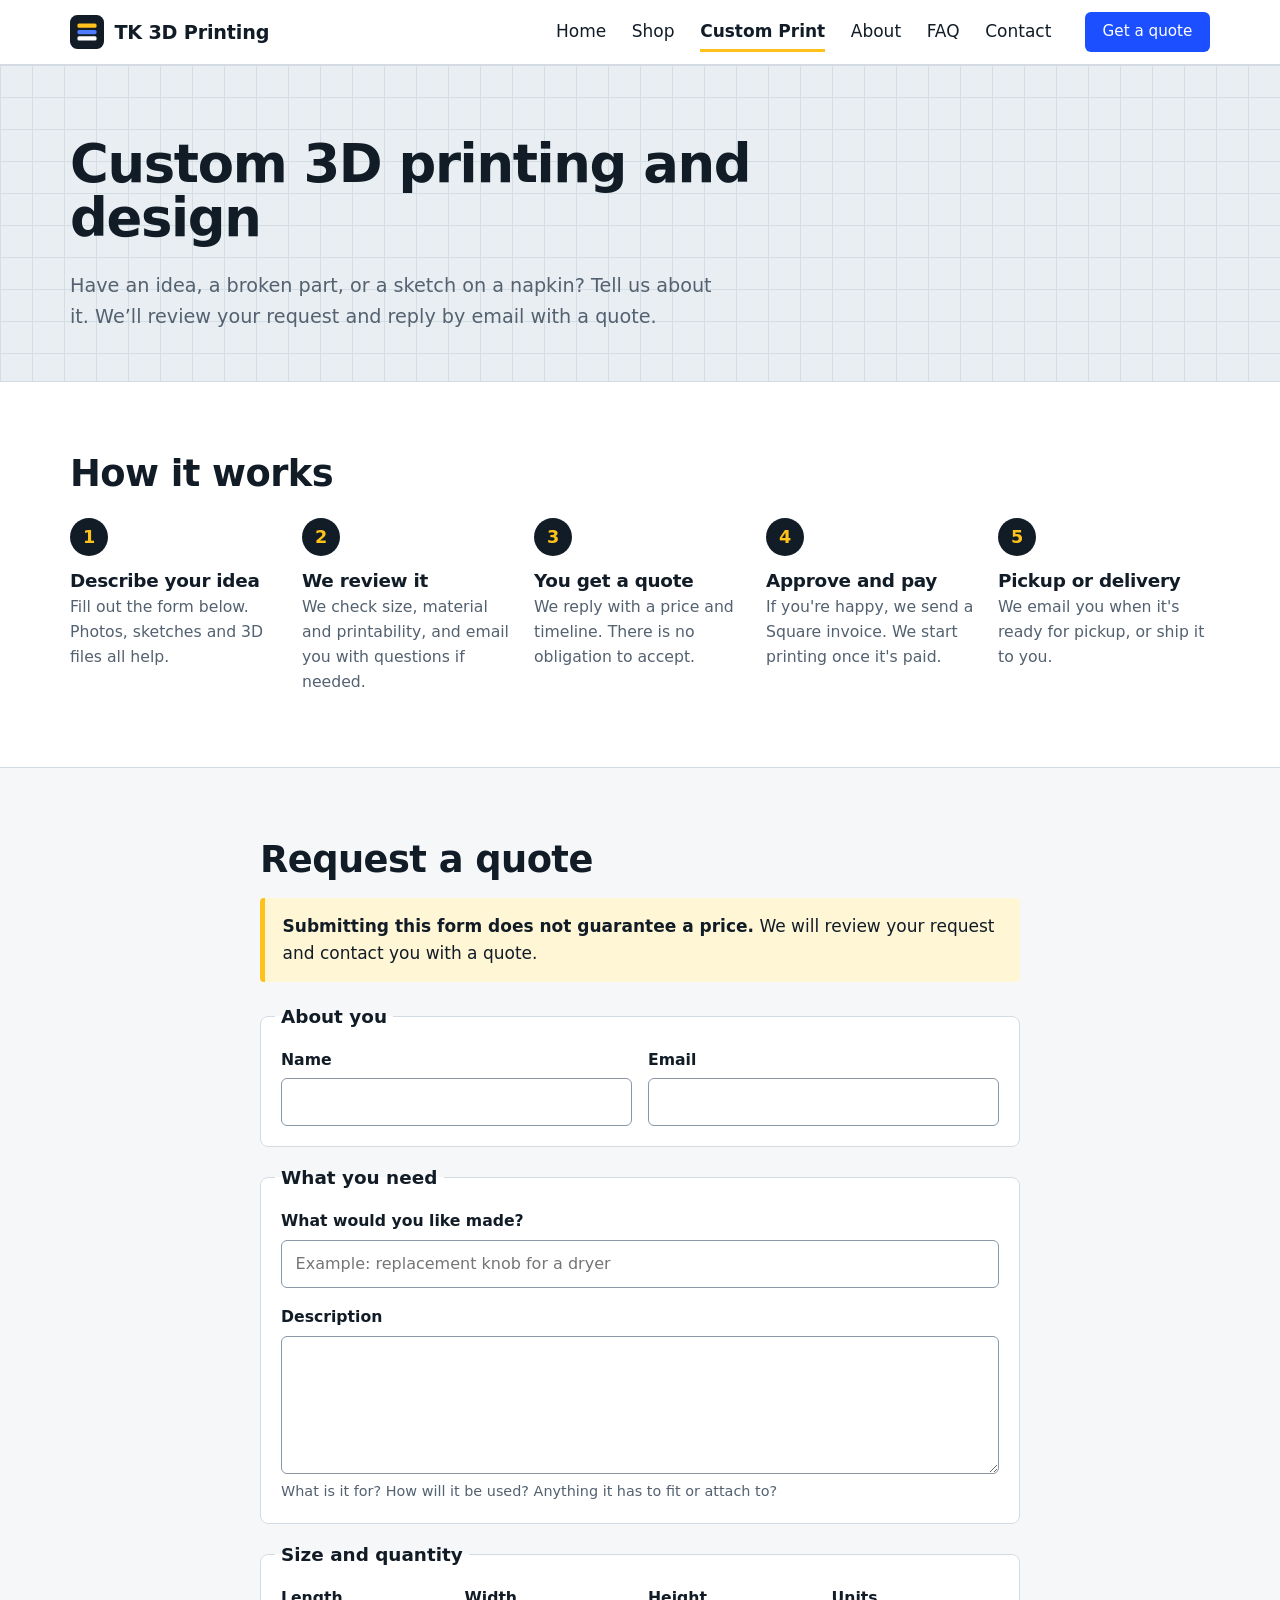
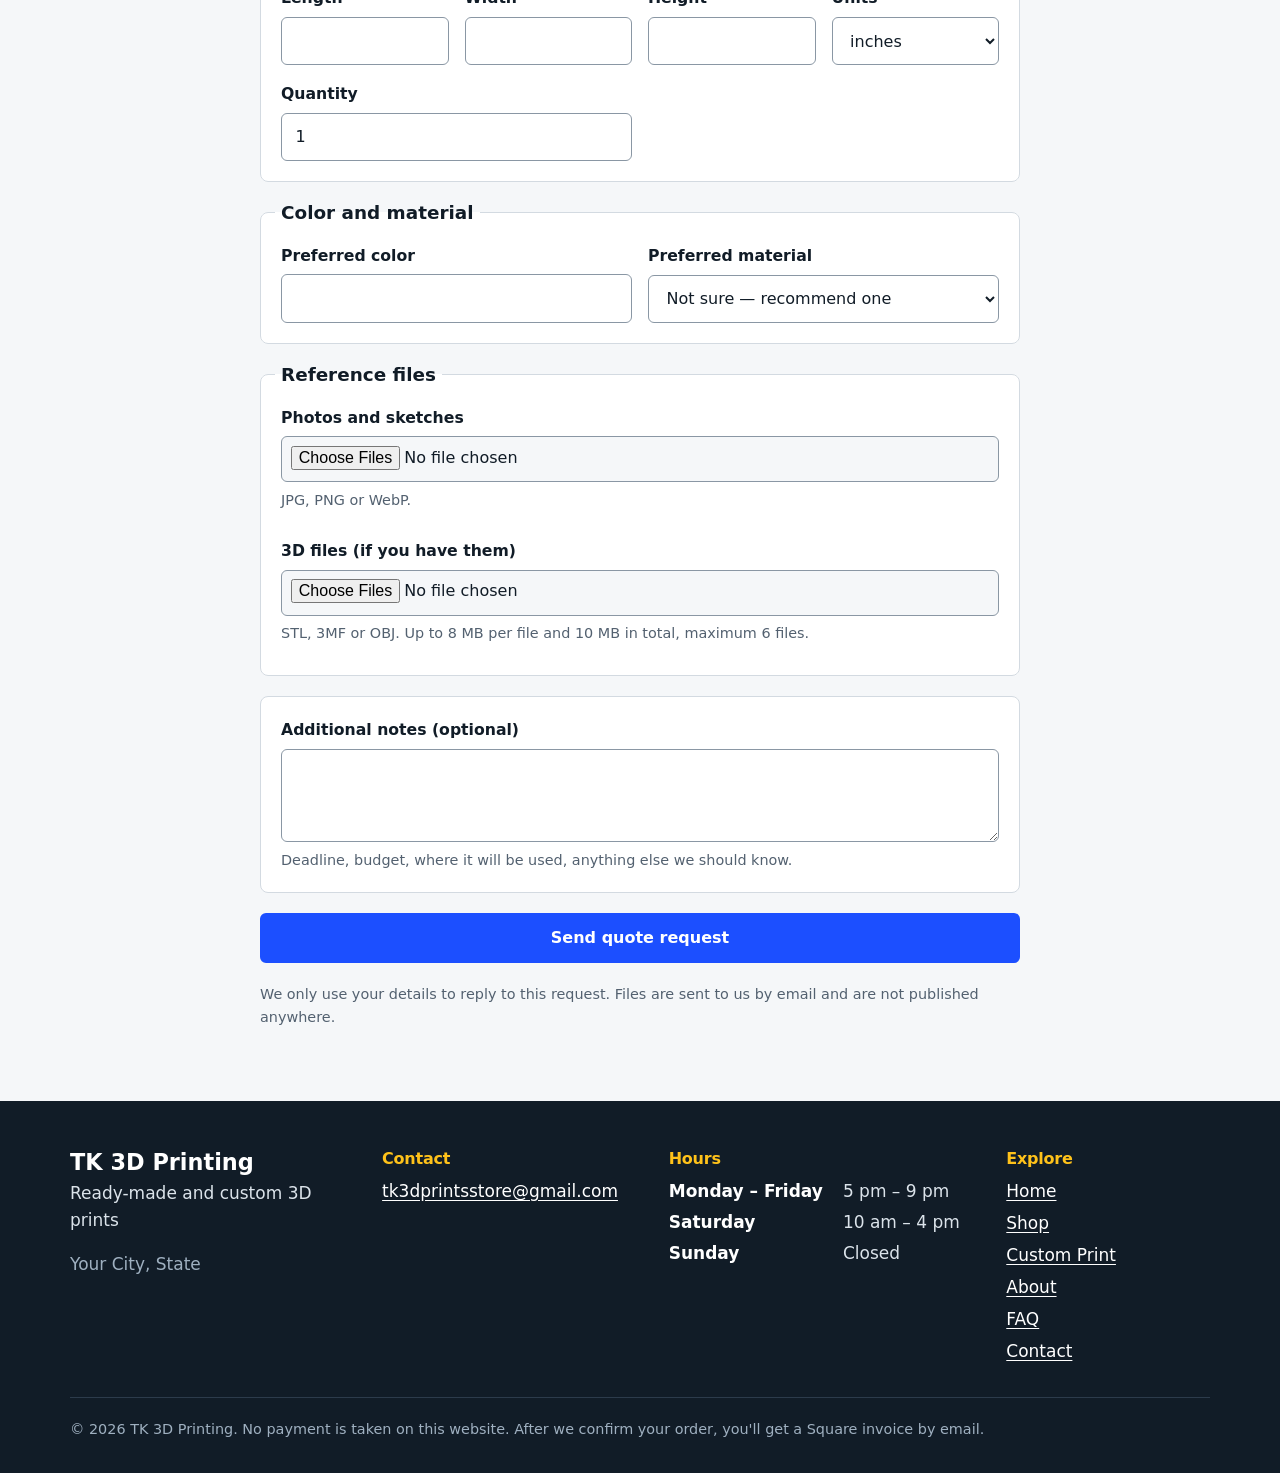
==== custom.html @ cbbe2b10 "Add files via upload" ====
<!doctype html>
<html lang="en">
<head>
  <meta charset="utf-8">
  <meta name="viewport" content="width=device-width, initial-scale=1">
  <title>Custom 3D Printing & Design</title>
  <meta name="description" content="">
  <meta http-equiv="Content-Security-Policy" content="default-src 'self'; script-src 'self'; style-src 'self' 'unsafe-inline' https://fonts.googleapis.com; font-src https://fonts.gstatic.com; img-src 'self' data: blob:; connect-src 'self' https://script.google.com https://script.googleusercontent.com; form-action 'self'; base-uri 'self'; object-src 'none'">
  <meta name="referrer" content="strict-origin-when-cross-origin">
  <meta name="theme-color" content="#111c27">
  <link rel="icon" href="images/favicon.svg" type="image/svg+xml">
  <link rel="preconnect" href="https://fonts.googleapis.com">
  <link rel="preconnect" href="https://fonts.gstatic.com" crossorigin>
  <link rel="stylesheet" href="https://fonts.googleapis.com/css2?family=Bricolage+Grotesque:opsz,wght@12..96,500..800&family=Instrument+Sans:wght@400..700&display=swap">
  <link rel="stylesheet" href="css/styles.css">
</head>
<body>
  <a class="skip-link" href="#main">Skip to content</a>
  <div id="site-header"></div>
  <noscript><p class="noscript">This website needs JavaScript turned on to show products and forms.</p></noscript>
  <main id="main">
    <section class="page-head plate">
      <div class="wrap">
        <h1>Custom 3D printing and design</h1>
        <p class="lead">Have an idea, a broken part, or a sketch on a napkin? Tell us about it. We’ll review your request and reply by email with a quote.</p>
      </div>
    </section>

    <section class="section">
      <div class="wrap">
        <h2>How it works</h2>
        <ol class="process" id="process"></ol>
      </div>
    </section>

    <section class="section section-tint">
      <div class="wrap narrow">
        <h2>Request a quote</h2>
        <p class="notice"><strong>Submitting this form does not guarantee a price.</strong> We will review your request and contact you with a quote.</p>

        <form id="quote-form" class="stack-form" novalidate aria-label="Custom quote request">
          <fieldset class="group">
            <legend>About you</legend>
            <div class="grid-2">
              <div class="field"><label for="q-name">Name</label>
                <input id="q-name" name="name" type="text" required maxlength="100" autocomplete="name" data-label="name"></div>
              <div class="field"><label for="q-email">Email</label>
                <input id="q-email" name="email" type="email" required maxlength="160" autocomplete="email" inputmode="email" data-label="email"></div>
            </div>
          </fieldset>

          <fieldset class="group">
            <legend>What you need</legend>
            <div class="field"><label for="q-title">What would you like made?</label>
              <input id="q-title" name="title" type="text" required maxlength="120" placeholder="Example: replacement knob for a dryer" data-error="Please tell us what you would like made."></div>
            <div class="field"><label for="q-desc">Description</label>
              <textarea id="q-desc" name="description" rows="5" required minlength="20" maxlength="3000" data-label="description"></textarea>
              <p class="hint">What is it for? How will it be used? Anything it has to fit or attach to?</p></div>
          </fieldset>

          <fieldset class="group">
            <legend>Size and quantity</legend>
            <div class="grid-4">
              <div class="field"><label for="q-length">Length</label><input id="q-length" name="length" type="number" inputmode="decimal" min="0.01" max="10000" step="any" data-label="length"></div>
              <div class="field"><label for="q-width">Width</label><input id="q-width" name="width" type="number" inputmode="decimal" min="0.01" max="10000" step="any" data-label="width"></div>
              <div class="field"><label for="q-height">Height</label><input id="q-height" name="height" type="number" inputmode="decimal" min="0.01" max="10000" step="any" data-label="height"></div>
              <div class="field"><label for="q-units">Units</label>
                <select id="q-units" name="units"><option value="inches">inches</option><option value="mm">mm</option></select></div>
            </div>
            <div class="grid-2">
              <div class="field"><label for="q-qty">Quantity</label>
                <input id="q-qty" name="quantity" type="number" inputmode="numeric" min="1" max="10000" step="1" value="1" required data-label="quantity"></div>
            </div>
          </fieldset>

          <fieldset class="group">
            <legend>Color and material</legend>
            <div class="grid-2">
              <div class="field"><label for="q-color">Preferred color</label>
                <input id="q-color" name="color" type="text" maxlength="60" list="color-suggestions" autocomplete="off" data-label="color">
                <datalist id="color-suggestions"></datalist></div>
              <div class="field"><label for="q-material">Preferred material</label>
                <select id="q-material" name="material"></select></div>
            </div>
          </fieldset>

          <fieldset class="group">
            <legend>Reference files</legend>
            <div class="field">
              <label for="q-photos">Photos and sketches</label>
              <input id="q-photos" name="photos" type="file" multiple accept=".jpg,.jpeg,.png,.webp,image/jpeg,image/png,image/webp">
              <p class="hint">JPG, PNG or WebP.</p>
              <ul class="file-list" id="photo-list"></ul>
            </div>
            <div class="field">
              <label for="q-models">3D files (if you have them)</label>
              <input id="q-models" name="models" type="file" multiple accept=".stl,.3mf,.obj">
              <p class="hint">STL, 3MF or OBJ. Up to <span id="limits-text"></span>.</p>
              <ul class="file-list" id="model-list"></ul>
            </div>
          </fieldset>

          <div class="group"><div class="field"><label for="q-notes">Additional notes (optional)</label>
            <textarea id="q-notes" name="notes" rows="3" maxlength="2000" data-label="notes"></textarea>
            <p class="hint">Deadline, budget, where it will be used, anything else we should know.</p></div></div>

          <div class="hp" aria-hidden="true"><label for="q-website">Leave this empty</label>
            <input id="q-website" name="website" type="text" tabindex="-1" autocomplete="off"></div>

          <button class="btn btn-block" type="submit">Send quote request</button>
          <p class="hint">We only use your details to reply to this request. Files are sent to us by email and are not published anywhere.</p>
          <div class="form-status" role="status" hidden></div>
        </form>
      </div>
    </section>
  </main>
  <div id="site-footer"></div>
  <script src="data/business.js"></script>
  <script src="data/content.js"></script>
  <script src="js/main.js"></script>
  <script src="js/forms.js"></script>
  <script src="js/custom.js"></script>
</body>
</html>
---- css/styles.css ----
/* ==========================================================================
   TK 3D Printing — styles
   Colors and fonts are set once in :root just below. Change them there.
   ========================================================================== */
:root {
  --plate:  #e9eef2;   /* build-plate grey (page bands) */
  --grid:   #d5dde4;   /* grid lines on the plate */
  --paper:  #ffffff;
  --tint:   #f5f7f9;
  --ink:    #111c27;   /* main text + dark sections */
  --muted:  #536170;
  --line:   #d3dae1;
  --accent: #1c4fff;   /* buttons + links */
  --accent-dark: #0a2fb8;
  --signal: #ffc21a;   /* filament yellow highlight */
  --ok:     #137a4b;
  --err:    #b3261e;

  --font-display: "Bricolage Grotesque", "Trebuchet MS", system-ui, sans-serif;
  --font-body: "Instrument Sans", system-ui, -apple-system, "Segoe UI", Roboto, sans-serif;
  --radius: 8px;
  --wrap: 1140px;
}

*, *::before, *::after { box-sizing: border-box; }
[hidden] { display: none !important; }   /* makes the HTML "hidden" attribute always win */
html { -webkit-text-size-adjust: 100%; scroll-behavior: smooth; scroll-padding-top: 5rem; }
body { margin: 0; font: 400 1.0625rem/1.6 var(--font-body); color: var(--ink); background: var(--paper); }
img { max-width: 100%; height: auto; display: block; }
a { color: var(--accent); text-underline-offset: 3px; }
a:hover { color: var(--accent-dark); }
h1, h2, h3 { font-family: var(--font-display); line-height: 1.1; letter-spacing: -0.015em; margin: 0 0 .5em; font-weight: 700; }
h1 { font-size: clamp(2.3rem, 6.2vw, 4rem); letter-spacing: -0.025em; line-height: 1.02; }
h2 { font-size: clamp(1.6rem, 3.6vw, 2.3rem); }
h3 { font-size: 1.15rem; }
p { margin: 0 0 1em; }
:focus-visible { outline: 3px solid var(--accent); outline-offset: 3px; border-radius: 3px; }
.wrap { width: min(100% - 2.5rem, var(--wrap)); margin-inline: auto; }
.narrow { width: min(100% - 2.5rem, 760px); }
.visually-hidden { position: absolute !important; width: 1px; height: 1px; overflow: hidden; clip: rect(0 0 0 0); white-space: nowrap; }
.hp { position: absolute; left: -9999px; width: 1px; height: 1px; overflow: hidden; }
.skip-link { position: absolute; left: -999px; top: 0; background: var(--ink); color: #fff; padding: .6rem 1rem; z-index: 100; }
.skip-link:focus { left: 0; }
.noscript { background: var(--signal); margin: 0; padding: 1rem; text-align: center; font-weight: 600; }
.muted-on-dark { color: #9fb0c0; }
.lead { font-size: 1.2rem; color: var(--muted); max-width: 34em; }
.side-note { margin-top: 2rem; color: var(--muted); }

/* ---------- Header ---------- */
.site-header { position: sticky; top: 0; z-index: 50; background: rgba(255,255,255,.96); backdrop-filter: blur(8px); border-bottom: 1px solid var(--line); }
.header-inner { display: flex; align-items: center; justify-content: space-between; min-height: 64px; gap: 1rem; }
.brand { display: flex; align-items: center; gap: .65rem; font: 700 1.2rem var(--font-display); color: var(--ink); text-decoration: none; letter-spacing: -0.01em; }
.brand:hover { color: var(--ink); }
.nav-toggle { font: 600 .95rem var(--font-body); background: none; border: 1px solid var(--ink); color: var(--ink); border-radius: 6px; padding: .5rem .9rem; min-height: 44px; cursor: pointer; }
.site-nav { display: none; position: absolute; left: 0; right: 0; top: 100%; background: var(--paper); border-bottom: 1px solid var(--line); padding: .5rem 1.25rem 1.25rem; flex-direction: column; }
.site-nav.open { display: flex; }
.site-nav a { color: var(--ink); text-decoration: none; font-weight: 500; padding: .8rem 0; border-bottom: 1px solid var(--line); }
.site-nav a[aria-current="page"] { font-weight: 700; box-shadow: inset 4px 0 0 var(--signal); padding-left: .8rem; }
.site-nav .nav-cta { margin-top: 1rem; color: #fff; text-align: center; border: 0; }
@media (min-width: 900px) {
  .nav-toggle { display: none; }
  .site-nav { display: flex; position: static; flex-direction: row; align-items: center; gap: 1.6rem; border: 0; padding: 0; background: none; }
  .site-nav a { border: 0; padding: .4rem 0; box-shadow: none; }
  .site-nav a:not(.btn):hover { color: var(--accent); }
  .site-nav a[aria-current="page"] { box-shadow: inset 0 -3px 0 var(--signal); padding-left: 0; }
  .site-nav .nav-cta { margin: 0 0 0 .5rem; padding: .6rem 1.1rem; }
}

/* ---------- Buttons ---------- */
.btn { display: inline-block; font: 600 1rem/1.2 var(--font-body); text-align: center; text-decoration: none; background: var(--accent); color: #fff; border: 2px solid var(--accent); border-radius: 6px; padding: .85rem 1.4rem; min-height: 46px; cursor: pointer; transition: background .15s, border-color .15s, transform .1s; }
.btn:hover { background: var(--accent-dark); border-color: var(--accent-dark); color: #fff; }
.btn:active { transform: translateY(1px); }
.btn[disabled] { opacity: .6; cursor: wait; }
.btn-ghost { background: transparent; color: var(--ink); border-color: var(--ink); }
.btn-ghost:hover { background: var(--ink); border-color: var(--ink); color: #fff; }
.btn-signal { background: var(--signal); border-color: var(--signal); color: var(--ink); }
.btn-signal:hover { background: #ffd24d; border-color: #ffd24d; color: var(--ink); }
.btn-small { padding: .55rem 1rem; min-height: 40px; font-size: .95rem; }
.btn-block { width: 100%; }
.btn-row { display: flex; flex-wrap: wrap; gap: .8rem; margin-top: 1.6rem; }
.text-link { font-weight: 600; }
.link-button { background: none; border: 0; color: var(--accent); text-decoration: underline; cursor: pointer; font: inherit; padding: .4rem; min-height: 40px; }

/* ---------- Build-plate bands ---------- */
.plate { background-color: var(--plate); background-image: linear-gradient(var(--grid) 1px, transparent 1px), linear-gradient(90deg, var(--grid) 1px, transparent 1px); background-size: 32px 32px; }
.page-head { padding: clamp(2.5rem, 7vw, 4.5rem) 0 clamp(2rem, 5vw, 3rem); border-bottom: 1px solid var(--line); }
.page-head h1 { font-size: clamp(2.1rem, 5vw, 3.3rem); max-width: 16em; }
.page-head .lead { margin: 0; }

/* ---------- Hero ---------- */
.hero { padding: clamp(2.5rem, 7vw, 5rem) 0; border-bottom: 1px solid var(--line); }
.hero-grid { display: grid; gap: 2.5rem; align-items: center; }
.hero h1 { max-width: 11em; }
.hero-visual { max-width: 460px; width: 100%; justify-self: center; }
.print-frame { display: block; position: relative; aspect-ratio: 1; border: 2px solid var(--ink); border-radius: var(--radius); overflow: hidden; background: var(--paper); box-shadow: 8px 8px 0 var(--ink); }
.print-frame img { width: 100%; height: 100%; object-fit: cover; }
.spec-tag { display: flex; justify-content: space-between; gap: 1rem; margin: 1.5rem 0 0; padding: .75rem 1rem; background: var(--paper); border: 1px solid var(--ink); border-radius: 6px; font-weight: 600; }
.spec-price { font-variant-numeric: tabular-nums; }
@media (min-width: 860px) { .hero-grid { grid-template-columns: 1.15fr .85fr; gap: 4rem; } }

/* The one motion moment: the hero image "prints" in from the bottom, layer by layer. */
@media (prefers-reduced-motion: no-preference) {
  .print-frame img { animation: print 2.2s steps(36, end) .2s both; }
  .print-frame::after { content: ""; position: absolute; left: 0; right: 0; height: 4px; background: var(--signal); box-shadow: 0 0 12px var(--signal); animation: nozzle 2.2s steps(36, end) .2s both; }
}
@keyframes print { from { clip-path: inset(100% 0 0 0); } to { clip-path: inset(0 0 0 0); } }
@keyframes nozzle { from { top: 100%; opacity: 1; } 96% { opacity: 1; } to { top: 0; opacity: 0; } }

/* ---------- Highlights strip ---------- */
.strip { background: var(--ink); color: #fff; }
.highlights { list-style: none; margin: 0; padding: 1.75rem 0; display: grid; gap: 1.25rem; }
.highlights h3 { margin-bottom: .2rem; color: var(--signal); }
.highlights p { margin: 0; color: #c7d2dc; font-size: .98rem; }
@media (min-width: 760px) { .highlights { grid-template-columns: repeat(3, 1fr); gap: 2.5rem; padding: 2.25rem 0; } }

/* ---------- Sections ---------- */
.section { padding: clamp(2.5rem, 6vw, 4.5rem) 0; }
.section-tint { background: var(--tint); border-top: 1px solid var(--line); }
.section-head { display: flex; flex-wrap: wrap; align-items: baseline; justify-content: space-between; gap: .5rem 1.5rem; margin-bottom: 1.5rem; }
.section-head h2 { margin: 0; }

/* ---------- Product cards ---------- */
.product-grid { display: grid; gap: 1.25rem; grid-template-columns: 1fr; }
@media (min-width: 520px) { .product-grid { grid-template-columns: repeat(2, 1fr); } }
@media (min-width: 900px) { .product-grid { grid-template-columns: repeat(3, 1fr); gap: 1.6rem; } }
.card { background: var(--paper); border: 1px solid var(--line); border-radius: var(--radius); overflow: hidden; }
.card.pad { padding: 1.5rem; }
.product-card { display: flex; flex-direction: column; transition: border-color .15s; }
.product-card:hover, .product-card:focus-within { border-color: var(--ink); }
.card-media { display: block; aspect-ratio: 1; background: var(--plate); overflow: hidden; }
.card-media img { width: 100%; height: 100%; object-fit: cover; }
.card-body { display: flex; flex-direction: column; flex: 1; padding: 1.1rem 1.15rem 1.25rem; }
.card-title { margin: .1rem 0 .25rem; font-size: 1.25rem; }
.card-title a { color: var(--ink); text-decoration: none; }
.card-title a:hover { text-decoration: underline; }
.card-text { color: var(--muted); font-size: .96rem; margin-bottom: .9rem; display: -webkit-box; -webkit-line-clamp: 3; line-clamp: 3; -webkit-box-orient: vertical; overflow: hidden; }
.price { font: 700 1.3rem var(--font-display); margin: 0 0 .5rem; font-variant-numeric: tabular-nums; }
.price-large { font-size: 2rem; }
.tag { display: inline-block; align-self: flex-start; font-size: .85rem; font-weight: 600; color: var(--muted); background: var(--plate); border-radius: 4px; padding: .15rem .55rem; margin: 0 0 .5rem; }
.swatch-row { list-style: none; display: flex; flex-wrap: wrap; gap: .4rem; padding: 0; margin: 0 0 1.1rem; }
.card-body .btn { margin-top: auto; }
.swatch { display: inline-block; width: 18px; height: 18px; border-radius: 50%; border: 1px solid rgba(17,28,39,.35); flex: none; vertical-align: middle; }
.swatch-none { background: repeating-linear-gradient(45deg, #fff, #fff 3px, #d5dde4 3px, #d5dde4 6px); }

@media (min-width: 1000px) { .product-grid-four { grid-template-columns: repeat(4, 1fr); } }

/* ---------- Shop toolbar ---------- */
.toolbar { display: flex; flex-wrap: wrap; gap: 1rem; align-items: center; justify-content: space-between; margin-bottom: 1rem; }
.pills { display: flex; flex-wrap: wrap; gap: .5rem; }
.pill { font: 600 .95rem var(--font-body); border: 1.5px solid var(--ink); background: var(--paper); color: var(--ink); border-radius: 999px; padding: .5rem 1rem; min-height: 42px; cursor: pointer; }
.pill:hover { background: var(--plate); }
.pill[aria-pressed="true"] { background: var(--ink); color: #fff; }
.search input { width: 100%; min-width: 230px; }
.result-count { color: var(--muted); font-size: .95rem; margin-bottom: 1.2rem; }
.empty { text-align: center; padding: 3rem 1rem; color: var(--muted); border: 2px dashed var(--line); border-radius: var(--radius); }

/* ---------- Custom band ---------- */
.custom-band { background: var(--ink); color: #fff; padding: clamp(2.5rem, 6vw, 4.5rem) 0; }
.custom-band .lead { color: #c7d2dc; }
.custom-band-inner { display: grid; gap: 2rem; align-items: center; }
.file-types { list-style: none; margin: 0; padding: 0; display: grid; gap: .6rem; }
.file-types li { border: 1.5px dashed #5a6b7c; border-radius: 6px; padding: .8rem 1rem; font-weight: 500; }
@media (min-width: 860px) { .custom-band-inner { grid-template-columns: 1.4fr .6fr; gap: 4rem; } }

/* ---------- CTA ---------- */
.cta { background: var(--tint); border-top: 1px solid var(--line); }
.cta-inner { display: flex; flex-wrap: wrap; align-items: center; justify-content: space-between; gap: 1.25rem; }
.cta h2 { margin-bottom: .25rem; } .cta p { margin: 0; color: var(--muted); }

/* ---------- Process (a real sequence, so numbered) ---------- */
.process { list-style: none; counter-reset: step; margin: 1.5rem 0 0; padding: 0; display: grid; gap: 1.5rem; }
.process li { counter-increment: step; position: relative; padding-left: 3.4rem; }
.process li::before { content: counter(step); position: absolute; left: 0; top: 0; width: 2.4rem; height: 2.4rem; display: grid; place-items: center; background: var(--ink); color: var(--signal); border-radius: 50%; font: 700 1.1rem var(--font-display); }
.process h3 { margin-bottom: .2rem; } .process p { margin: 0; color: var(--muted); font-size: .98rem; }
@media (min-width: 900px) {
  .process { grid-template-columns: repeat(5, 1fr); gap: 1.25rem; }
  .process li { padding: 3.3rem 0 0; }
}

/* ---------- Product page ---------- */
.crumbs { font-size: .95rem; color: var(--muted); margin-bottom: 1.5rem; }
.product-layout { display: grid; gap: 2rem; }
.product-media { border: 1px solid var(--line); border-radius: var(--radius); overflow: hidden; background: var(--plate); align-self: start; }
.product-media img { width: 100%; aspect-ratio: 1; object-fit: cover; }
.product-info h1 { font-size: clamp(2rem, 4.5vw, 2.8rem); }
.product-desc { color: var(--muted); font-size: 1.1rem; margin-bottom: 1.5rem; }
@media (min-width: 860px) { .product-layout { grid-template-columns: 1.05fr .95fr; gap: 3.5rem; } .product-media { position: sticky; top: 5.5rem; } }
.order-form { border-top: 1px solid var(--line); padding-top: 1.5rem; display: grid; gap: 1.1rem; }
.order-total { font-weight: 600; margin: .3rem 0 0; }
.total { font: 700 1.5rem var(--font-display); margin-left: .3rem; font-variant-numeric: tabular-nums; }
.not-found { text-align: center; padding: 3rem 0; }

/* ---------- Forms ---------- */
.stack-form { display: grid; gap: 1.25rem; margin-top: 1.5rem; }
.field { display: grid; gap: .4rem; min-width: 0; }
label, legend { font-weight: 600; font-size: .98rem; padding: 0; }
input, select, textarea { font: 400 1rem/1.4 var(--font-body); color: var(--ink); background: var(--paper); border: 1.5px solid #8a97a4; border-radius: 6px; padding: .75rem .85rem; width: 100%; min-height: 46px; }
textarea { resize: vertical; }
input:focus, select:focus, textarea:focus { outline: 3px solid rgba(28,79,255,.35); border-color: var(--accent); }
input[type="file"] { padding: .55rem; background: var(--tint); }
input[type="radio"] { width: auto; min-height: 0; accent-color: var(--accent); }
[aria-invalid="true"] { border-color: var(--err); }
.field-error { color: var(--err); font-size: .93rem; font-weight: 500; margin: 0; }
.hint { color: var(--muted); font-size: .9rem; margin: 0; }
fieldset { border: 0; margin: 0; padding: 0; min-width: 0; }
.group { background: var(--paper); border: 1px solid var(--line); border-radius: var(--radius); padding: 1.25rem; display: grid; gap: 1rem; }
.group legend { font: 700 1.15rem var(--font-display); padding: 0 .4rem; margin-left: -.4rem; }
.grid-2, .grid-4 { display: grid; gap: 1rem; }
@media (min-width: 640px) { .grid-2 { grid-template-columns: 1fr 1fr; } .grid-4 { grid-template-columns: repeat(4, 1fr); } }
@media (max-width: 639px) { .grid-4 { grid-template-columns: 1fr 1fr; } }
.notice { background: #fff6d6; border-left: 5px solid var(--signal); padding: .9rem 1.1rem; border-radius: 4px; margin: 1rem 0 0; }
.form-status { border-radius: 6px; padding: .9rem 1.1rem; }
.form-status p { margin: 0 0 .4rem; } .form-status p:last-child { margin: 0; }
.form-status.error { background: #fdeceb; border: 1px solid var(--err); color: #6d150f; }
.form-status.ok { background: #e6f5ed; border: 1px solid var(--ok); }
.success { border: 2px solid var(--ok); background: #f0faf4; border-radius: var(--radius); padding: 1.5rem; margin-top: 1.5rem; }
.success h2 { color: var(--ok); }
.summary { font-weight: 600; }

.choices { display: flex; flex-wrap: wrap; gap: .6rem; }
.choices-stack { flex-direction: column; }
.choice { display: flex; align-items: center; gap: .55rem; border: 1.5px solid #8a97a4; border-radius: 6px; padding: .6rem .85rem; min-height: 46px; cursor: pointer; font-weight: 500; background: var(--paper); }
.choice:has(input:checked) { border-color: var(--accent); box-shadow: 0 0 0 1.5px var(--accent); background: #f2f5ff; }
.choice:has(input:focus-visible) { outline: 3px solid rgba(28,79,255,.35); outline-offset: 2px; }
.choice-wide { align-items: flex-start; }
.choice-wide span { display: grid; gap: .1rem; }
.choice-wide small { color: var(--muted); font-weight: 400; font-size: .88rem; }
.stepper { display: inline-flex; max-width: 190px; }
.stepper button { width: 48px; min-height: 46px; font-size: 1.4rem; background: var(--tint); border: 1.5px solid #8a97a4; cursor: pointer; color: var(--ink); }
.stepper button:first-child { border-radius: 6px 0 0 6px; } .stepper button:last-child { border-radius: 0 6px 6px 0; }
.stepper input { text-align: center; border-radius: 0; border-left: 0; border-right: 0; -moz-appearance: textfield; }
.stepper input::-webkit-outer-spin-button, .stepper input::-webkit-inner-spin-button { -webkit-appearance: none; margin: 0; }

.file-list { list-style: none; margin: .25rem 0 0; padding: 0; display: grid; gap: .5rem; }
.file-list li { display: flex; align-items: center; gap: .75rem; border: 1px solid var(--line); border-radius: 6px; padding: .4rem .6rem; background: var(--paper); }
.thumb { width: 48px; height: 48px; object-fit: cover; border-radius: 4px; flex: none; }
.thumb-file { display: grid; place-items: center; background: var(--ink); color: var(--signal); font: 700 .8rem var(--font-display); }
.file-name { flex: 1; min-width: 0; overflow: hidden; text-overflow: ellipsis; white-space: nowrap; font-size: .95rem; }
.file-size { color: var(--muted); font-size: .85rem; white-space: nowrap; }

/* ---------- FAQ ---------- */
.faq { border-top: 1px solid var(--line); }
.faq-item { border-bottom: 1px solid var(--line); }
.faq-item summary { cursor: pointer; list-style: none; font: 600 1.15rem var(--font-display); padding: 1.1rem 2.5rem 1.1rem 0; position: relative; }
.faq-item summary::-webkit-details-marker { display: none; }
.faq-item summary::after { content: "+"; position: absolute; right: .3rem; top: 50%; translate: 0 -50%; font-size: 1.6rem; color: var(--accent); transition: rotate .2s; }
.faq-item[open] summary::after { rotate: 45deg; }
.faq-item p { color: var(--muted); padding-right: 2rem; }

/* ---------- About / Contact ---------- */
.prose p { font-size: 1.12rem; }
.two-services { display: grid; gap: 1rem; margin-top: 2.5rem; }
.two-services p { color: var(--muted); }
@media (min-width: 640px) { .two-services { grid-template-columns: 1fr 1fr; } }
.contact-grid { display: grid; gap: 2.5rem; }
@media (min-width: 860px) { .contact-grid { grid-template-columns: .9fr 1.1fr; gap: 4rem; } .contact-grid .stack-form { margin-top: 0; } }
.contact-block { margin-bottom: 1.5rem; } .contact-block h2 { font-size: 1.15rem; margin-bottom: .3rem; }
.contact-block p { margin: 0 0 .2rem; }
.plain-links { list-style: none; padding: 0; margin: 0; display: flex; flex-wrap: wrap; gap: .4rem 1.2rem; }
.hours { display: grid; grid-template-columns: auto 1fr; gap: .25rem 1.25rem; margin: 0; }
.hours dt { font-weight: 600; } .hours dd { margin: 0; white-space: nowrap; }

/* ---------- Footer ---------- */
.site-footer { background: var(--ink); color: #dbe3ea; margin-top: 0; }
.site-footer a { color: #fff; }
.footer-grid { display: grid; gap: 2rem; padding: 3rem 0 2rem; }
@media (min-width: 760px) { .footer-grid { grid-template-columns: 1.1fr 1fr 1.2fr .8fr; } }
.footer-brand { font: 700 1.4rem var(--font-display); color: #fff; margin-bottom: .3rem; }
.footer-head { font: 700 1rem var(--font-display); color: var(--signal); margin-bottom: .6rem; }
.footer-links { list-style: none; padding: 0; margin: 0; display: grid; gap: .3rem; }
.site-footer .hours dt { color: #fff; }
.footer-base { border-top: 1px solid #2c3b4b; padding: 1.25rem 0 2rem; font-size: .9rem; color: #9fb0c0; }
.footer-base p { margin: 0; }
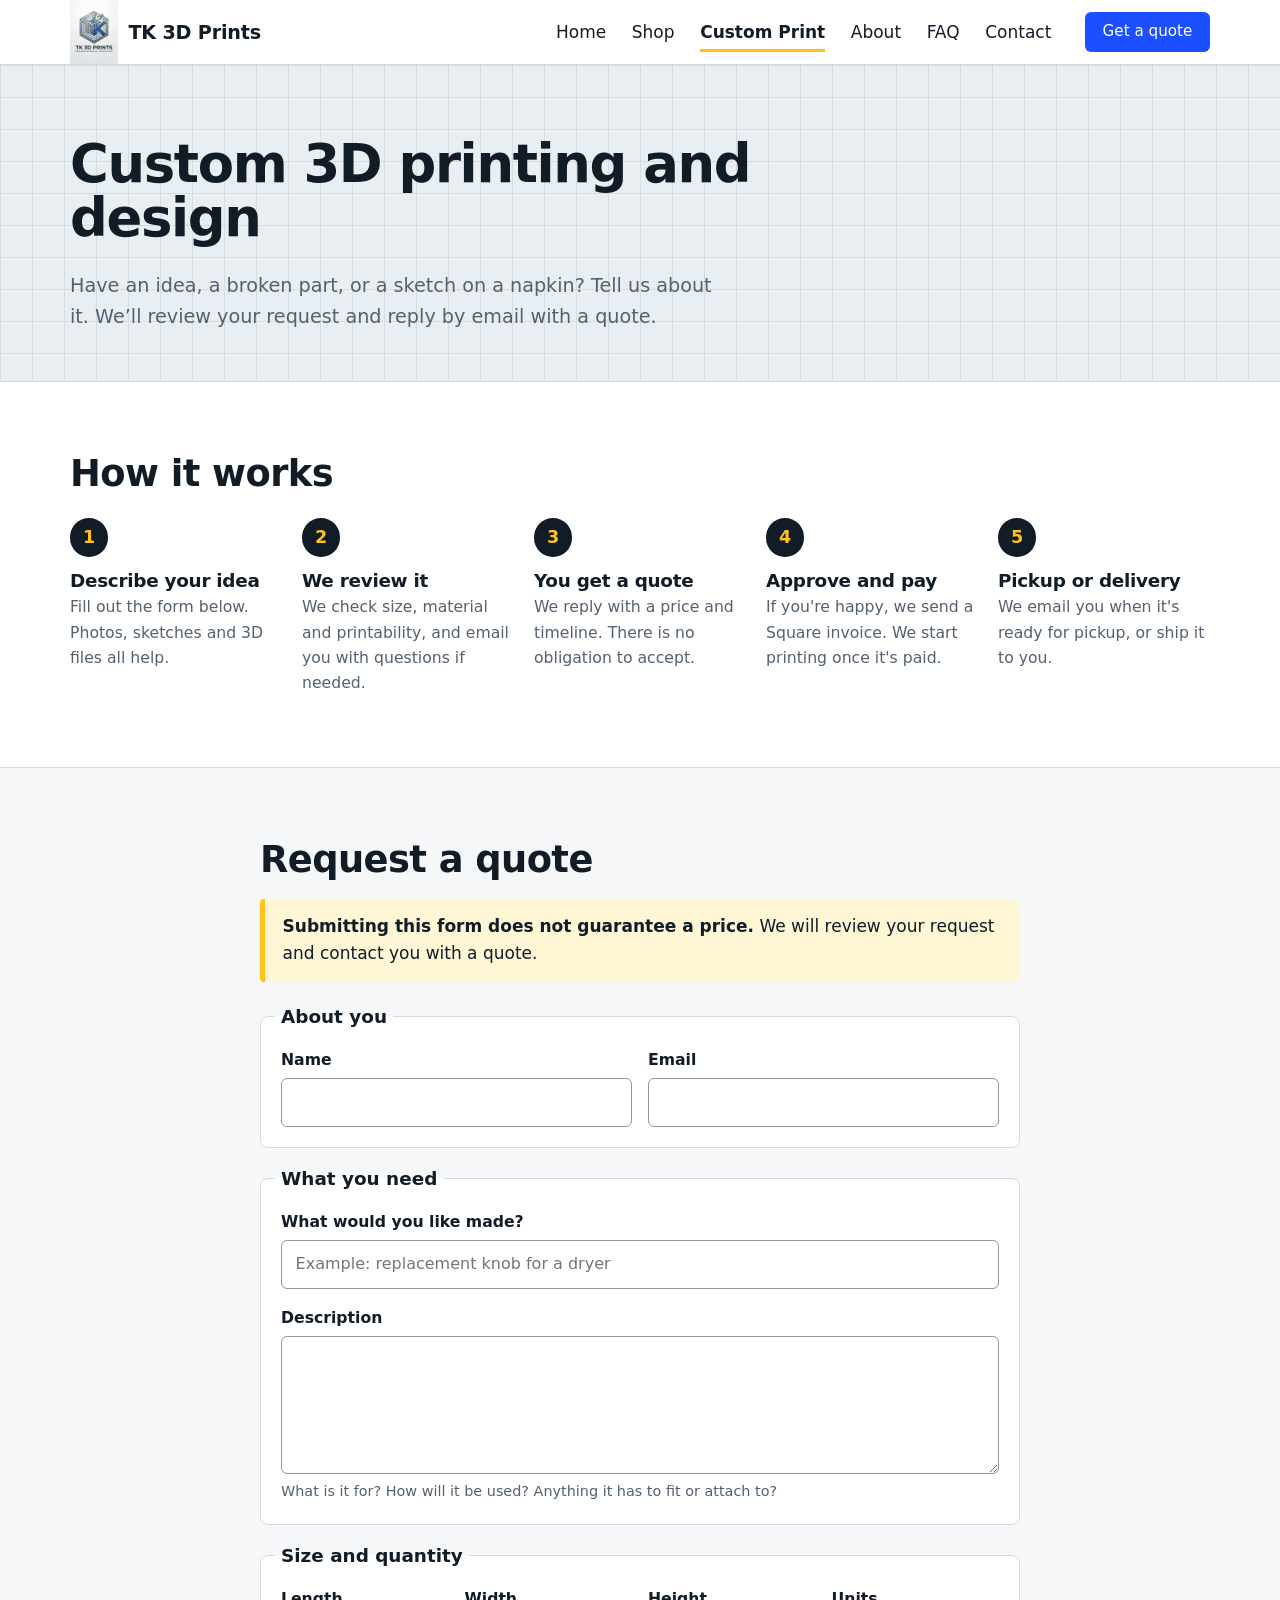
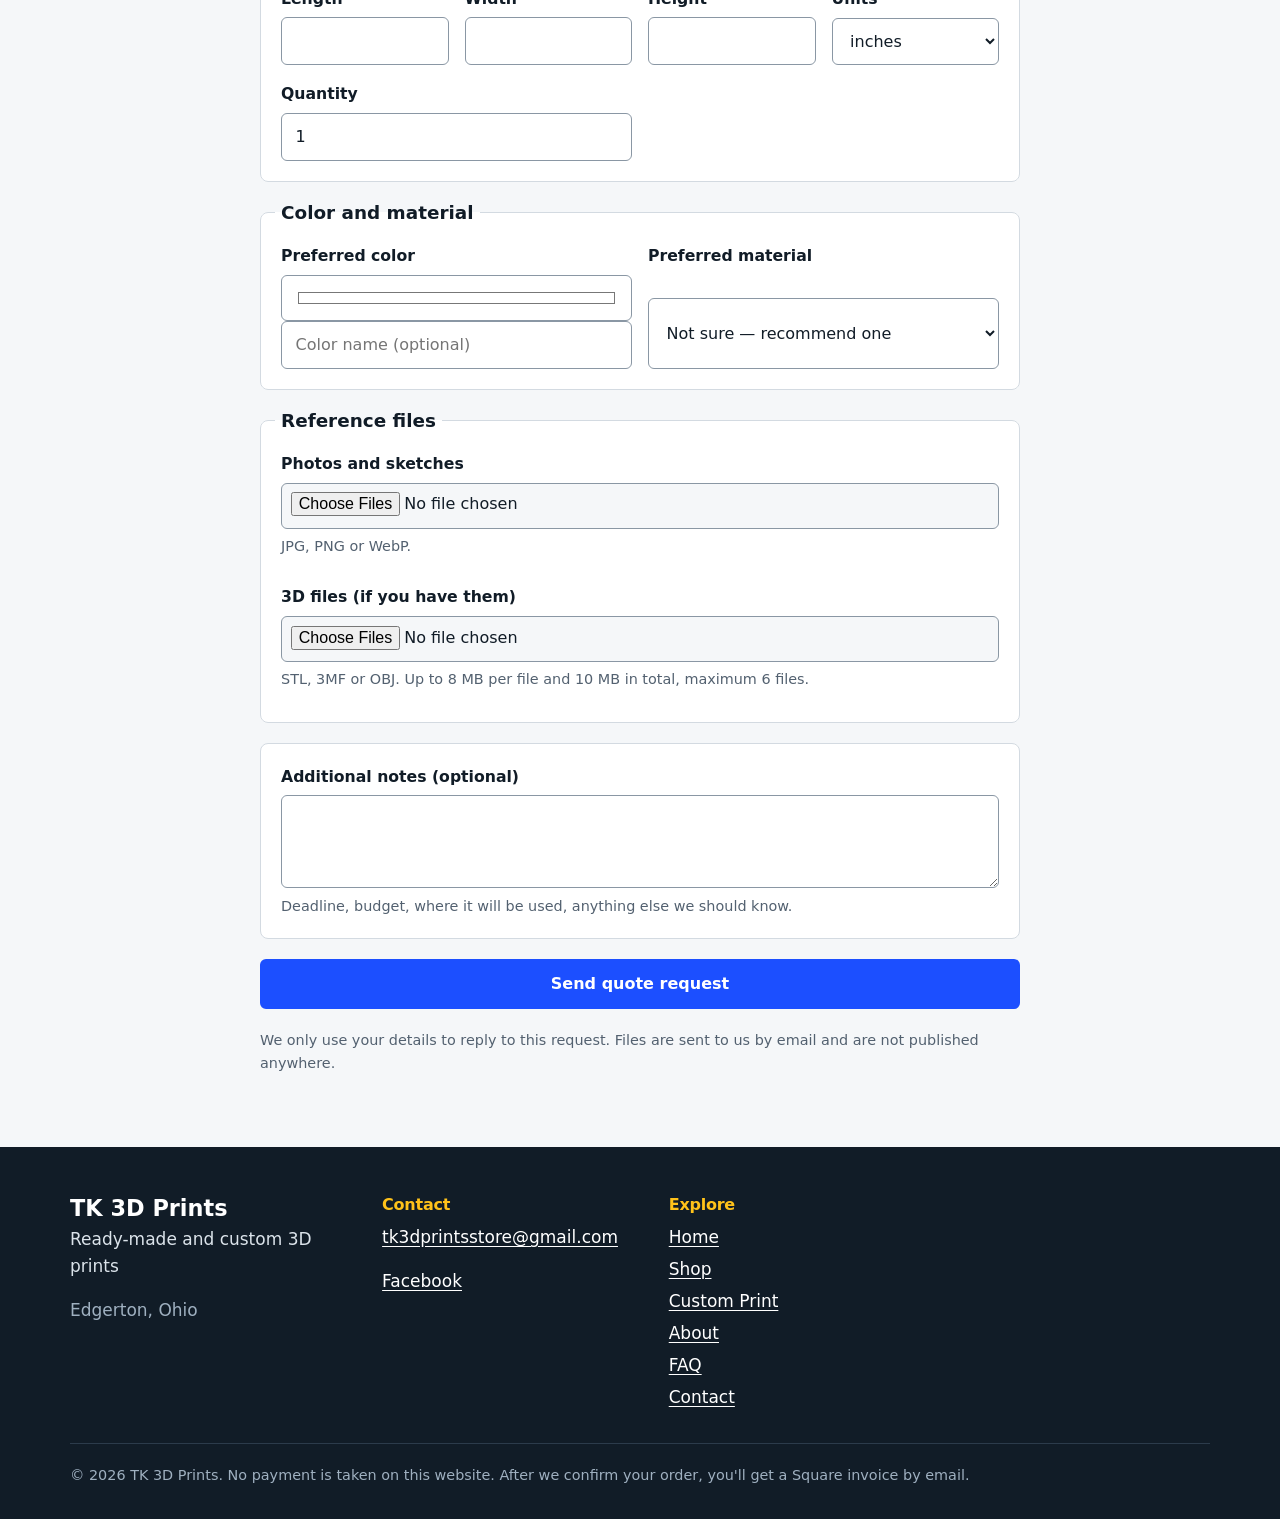
==== commit 426b0b16: "Replace text input with color picker for color selection" ====
--- a/custom.html
+++ b/custom.html
@@ -76,9 +76,15 @@
           <fieldset class="group">
             <legend>Color and material</legend>
             <div class="grid-2">
-              <div class="field"><label for="q-color">Preferred color</label>
-                <input id="q-color" name="color" type="text" maxlength="60" list="color-suggestions" autocomplete="off" data-label="color">
-                <datalist id="color-suggestions"></datalist></div>
+              <div class="field">
+                <label for="q-color">Preferred color</label>
+                <div class="color-picker">
+                  <input id="q-color" name="color" type="color" value="#ffffff" data-label="color">
+                  <input id="q-color-name" name="color-name" type="text" maxlength="60" list="color-suggestions" placeholder="Color name (optional)" autocomplete="off">
+                  <datalist id="color-suggestions"></datalist>
+                </div>
+              </div>
+
               <div class="field"><label for="q-material">Preferred material</label>
                 <select id="q-material" name="material"></select></div>
             </div>
--- a/css/styles.css
+++ b/css/styles.css
@@ -260,6 +260,118 @@
 .hours { display: grid; grid-template-columns: auto 1fr; gap: .25rem 1.25rem; margin: 0; }
 .hours dt { font-weight: 600; } .hours dd { margin: 0; white-space: nowrap; }
 
+.card-gallery {
+  display: flex;
+  gap: 6px;
+  margin: 8px 0;
+}
+
+.card-gallery .thumb {
+  width: 70px;
+  height: 70px;
+  object-fit: cover;
+  border-radius: 6px;
+  border: 1px solid var(--line);
+}
+
+.card-gallery-wrapper {
+  position: relative;
+}
+.arrow {
+  position: absolute;
+  top: 50%;
+  transform: translateY(-50%);
+  background: var(--ink);
+  color: #fff;
+  border: none;
+  border-radius: 50%;
+  width: 28px;
+  height: 28px;
+  cursor: pointer;
+}
+.arrow.left { left: 4px; }
+.arrow.right { right: 4px; }
+
+.card-gallery {
+  display: flex;
+  overflow-x: auto;       /* enables horizontal scrolling */
+  scroll-behavior: smooth;
+  gap: 6px;
+  margin: 8px 0;
+  scroll-snap-type: x mandatory; /* optional for smoother snapping */
+}
+
+.card-gallery .thumb {
+  flex: none;             /* prevents shrinking */
+  width: 70px;
+  height: 70px;
+  object-fit: cover;
+  border-radius: 6px;
+  border: 1px solid var(--line);
+  scroll-snap-align: start; /* optional for snapping */
+}
+
+.card-gallery {
+  max-width: 180px;   /* 👈 forces overflow so arrows can scroll */
+}
+
+.card-media img {
+  width: 100%;
+  max-height: 260px;       /* keeps it from being too tall */
+  object-fit: contain;     /* preserves proportions without cropping */
+  object-position: center; /* centers the drawing */
+  background-color: var(--plate); /* optional neutral backdrop */
+}
+
+.product-media img {
+  width: 100%;
+  max-height: 260px;        /* keeps tall drawings from stretching */
+  object-fit: contain;      /* preserves proportions */
+  object-position: center;  /* centers the drawing */
+  background-color: var(--plate);
+}
+
+.hero-visual .card-gallery-wrapper {
+  position: relative;
+  margin-top: 0.75rem;
+  display: flex;
+  align-items: center;
+  justify-content: center;
+  gap: 6px;
+}
+
+.hero-visual .card-gallery {
+  display: flex;
+  overflow-x: auto;
+  scroll-behavior: smooth;
+  gap: 6px;
+  scroll-snap-type: x mandatory;
+}
+
+.hero-visual .thumb {
+  flex: none;
+  width: 70px;
+  height: 70px;
+  object-fit: contain;
+  border-radius: 6px;
+  border: 1px solid var(--line);
+  scroll-snap-align: start;
+}
+
+.hero-visual .arrow {
+  background: var(--ink);
+  color: #fff;
+  border: none;
+  border-radius: 50%;
+  width: 28px;
+  height: 28px;
+  cursor: pointer;
+}
+
+
+
+
+
 /* ---------- Footer ---------- */
 .site-footer { background: var(--ink); color: #dbe3ea; margin-top: 0; }
 .site-footer a { color: #fff; }
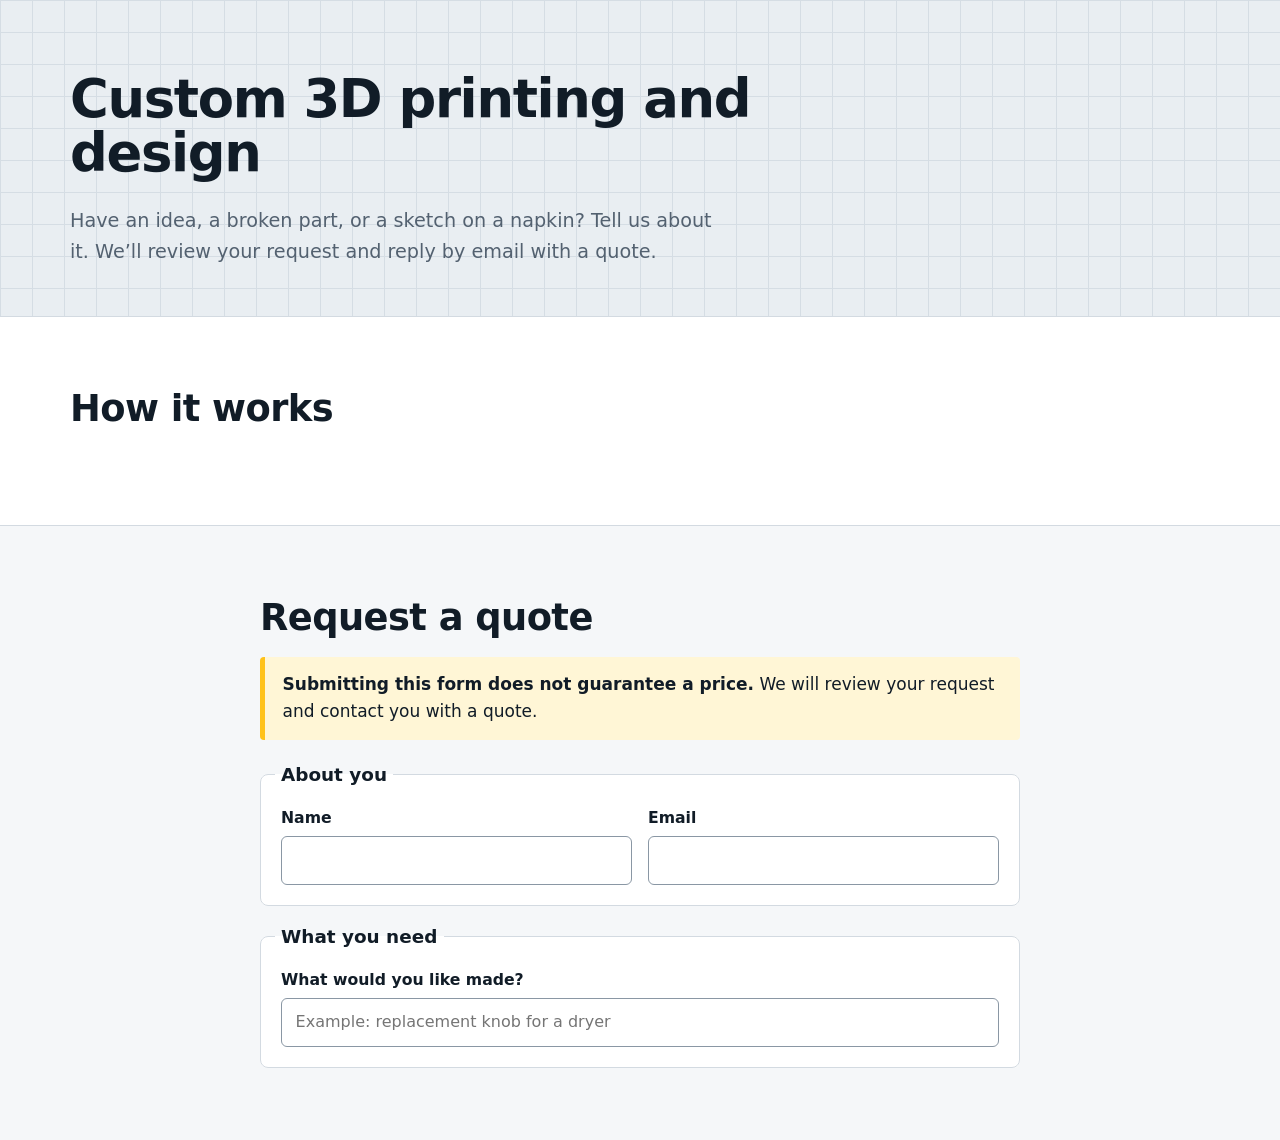
==== commit 2b5024ff: "Refactor quote request form fields Removed several fields from the quote request form and added a co" ====
--- a/custom.html
+++ b/custom.html
@@ -18,6 +18,7 @@
   <a class="skip-link" href="#main">Skip to content</a>
   <div id="site-header"></div>
   <noscript><p class="noscript">This website needs JavaScript turned on to show products and forms.</p></noscript>
+
   <main id="main">
     <section class="page-head plate">
       <div class="wrap">
@@ -39,6 +40,8 @@
         <p class="notice"><strong>Submitting this form does not guarantee a price.</strong> We will review your request and contact you with a quote.</p>
 
         <form id="quote-form" class="stack-form" novalidate aria-label="Custom quote request">
+
+          <!-- ABOUT YOU -->
           <fieldset class="group">
             <legend>About you</legend>
             <div class="grid-2">
@@ -49,82 +52,8 @@
             </div>
           </fieldset>
 
+          <!-- WHAT YOU NEED -->
           <fieldset class="group">
             <legend>What you need</legend>
             <div class="field"><label for="q-title">What would you like made?</label>
-              <input id="q-title" name="title" type="text" required maxlength="120" placeholder="Example: replacement knob for a dryer" data-error="Please tell us what you would like made."></div>
-            <div class="field"><label for="q-desc">Description</label>
-              <textarea id="q-desc" name="description" rows="5" required minlength="20" maxlength="3000" data-label="description"></textarea>
-              <p class="hint">What is it for? How will it be used? Anything it has to fit or attach to?</p></div>
-          </fieldset>
-
-          <fieldset class="group">
-            <legend>Size and quantity</legend>
-            <div class="grid-4">
-              <div class="field"><label for="q-length">Length</label><input id="q-length" name="length" type="number" inputmode="decimal" min="0.01" max="10000" step="any" data-label="length"></div>
-              <div class="field"><label for="q-width">Width</label><input id="q-width" name="width" type="number" inputmode="decimal" min="0.01" max="10000" step="any" data-label="width"></div>
-              <div class="field"><label for="q-height">Height</label><input id="q-height" name="height" type="number" inputmode="decimal" min="0.01" max="10000" step="any" data-label="height"></div>
-              <div class="field"><label for="q-units">Units</label>
-                <select id="q-units" name="units"><option value="inches">inches</option><option value="mm">mm</option></select></div>
-            </div>
-            <div class="grid-2">
-              <div class="field"><label for="q-qty">Quantity</label>
-                <input id="q-qty" name="quantity" type="number" inputmode="numeric" min="1" max="10000" step="1" value="1" required data-label="quantity"></div>
-            </div>
-          </fieldset>
-
-          <fieldset class="group">
-            <legend>Color and material</legend>
-            <div class="grid-2">
-              <div class="field">
-                <label for="q-color">Preferred color</label>
-                <div class="color-picker">
-                  <input id="q-color" name="color" type="color" value="#ffffff" data-label="color">
-                  <input id="q-color-name" name="color-name" type="text" maxlength="60" list="color-suggestions" placeholder="Color name (optional)" autocomplete="off">
-                  <datalist id="color-suggestions"></datalist>
-                </div>
-              </div>
-
-              <div class="field"><label for="q-material">Preferred material</label>
-                <select id="q-material" name="material"></select></div>
-            </div>
-          </fieldset>
-
-          <fieldset class="group">
-            <legend>Reference files</legend>
-            <div class="field">
-              <label for="q-photos">Photos and sketches</label>
-              <input id="q-photos" name="photos" type="file" multiple accept=".jpg,.jpeg,.png,.webp,image/jpeg,image/png,image/webp">
-              <p class="hint">JPG, PNG or WebP.</p>
-              <ul class="file-list" id="photo-list"></ul>
-            </div>
-            <div class="field">
-              <label for="q-models">3D files (if you have them)</label>
-              <input id="q-models" name="models" type="file" multiple accept=".stl,.3mf,.obj">
-              <p class="hint">STL, 3MF or OBJ. Up to <span id="limits-text"></span>.</p>
-              <ul class="file-list" id="model-list"></ul>
-            </div>
-          </fieldset>
-
-          <div class="group"><div class="field"><label for="q-notes">Additional notes (optional)</label>
-            <textarea id="q-notes" name="notes" rows="3" maxlength="2000" data-label="notes"></textarea>
-            <p class="hint">Deadline, budget, where it will be used, anything else we should know.</p></div></div>
-
-          <div class="hp" aria-hidden="true"><label for="q-website">Leave this empty</label>
-            <input id="q-website" name="website" type="text" tabindex="-1" autocomplete="off"></div>
-
-          <button class="btn btn-block" type="submit">Send quote request</button>
-          <p class="hint">We only use your details to reply to this request. Files are sent to us by email and are not published anywhere.</p>
-          <div class="form-status" role="status" hidden></div>
-        </form>
-      </div>
-    </section>
-  </main>
-  <div id="site-footer"></div>
-  <script src="data/business.js"></script>
-  <script src="data/content.js"></script>
-  <script src="js/main.js"></script>
-  <script src="js/forms.js"></script>
-  <script src="js/custom.js"></script>
-</body>
-</html>
+              <input id="q-title" name="title" type="text" required maxlength="120" placeholder="Example: replacement knob for a dryer" data-error="Please tell us what you would like made.">
--- a/css/styles.css
+++ b/css/styles.css
@@ -369,6 +369,20 @@
 }
 
 
+.color-picker {
+  display: flex;
+  align-items: center;
+  gap: 0.75rem;
+}
+
+.color-picker input[type="color"] {
+  width: 3rem;
+  height: 3rem;
+  border: none;
+  padding: 0;
+  background: none;
+  cursor: pointer;
+}
 
 
 
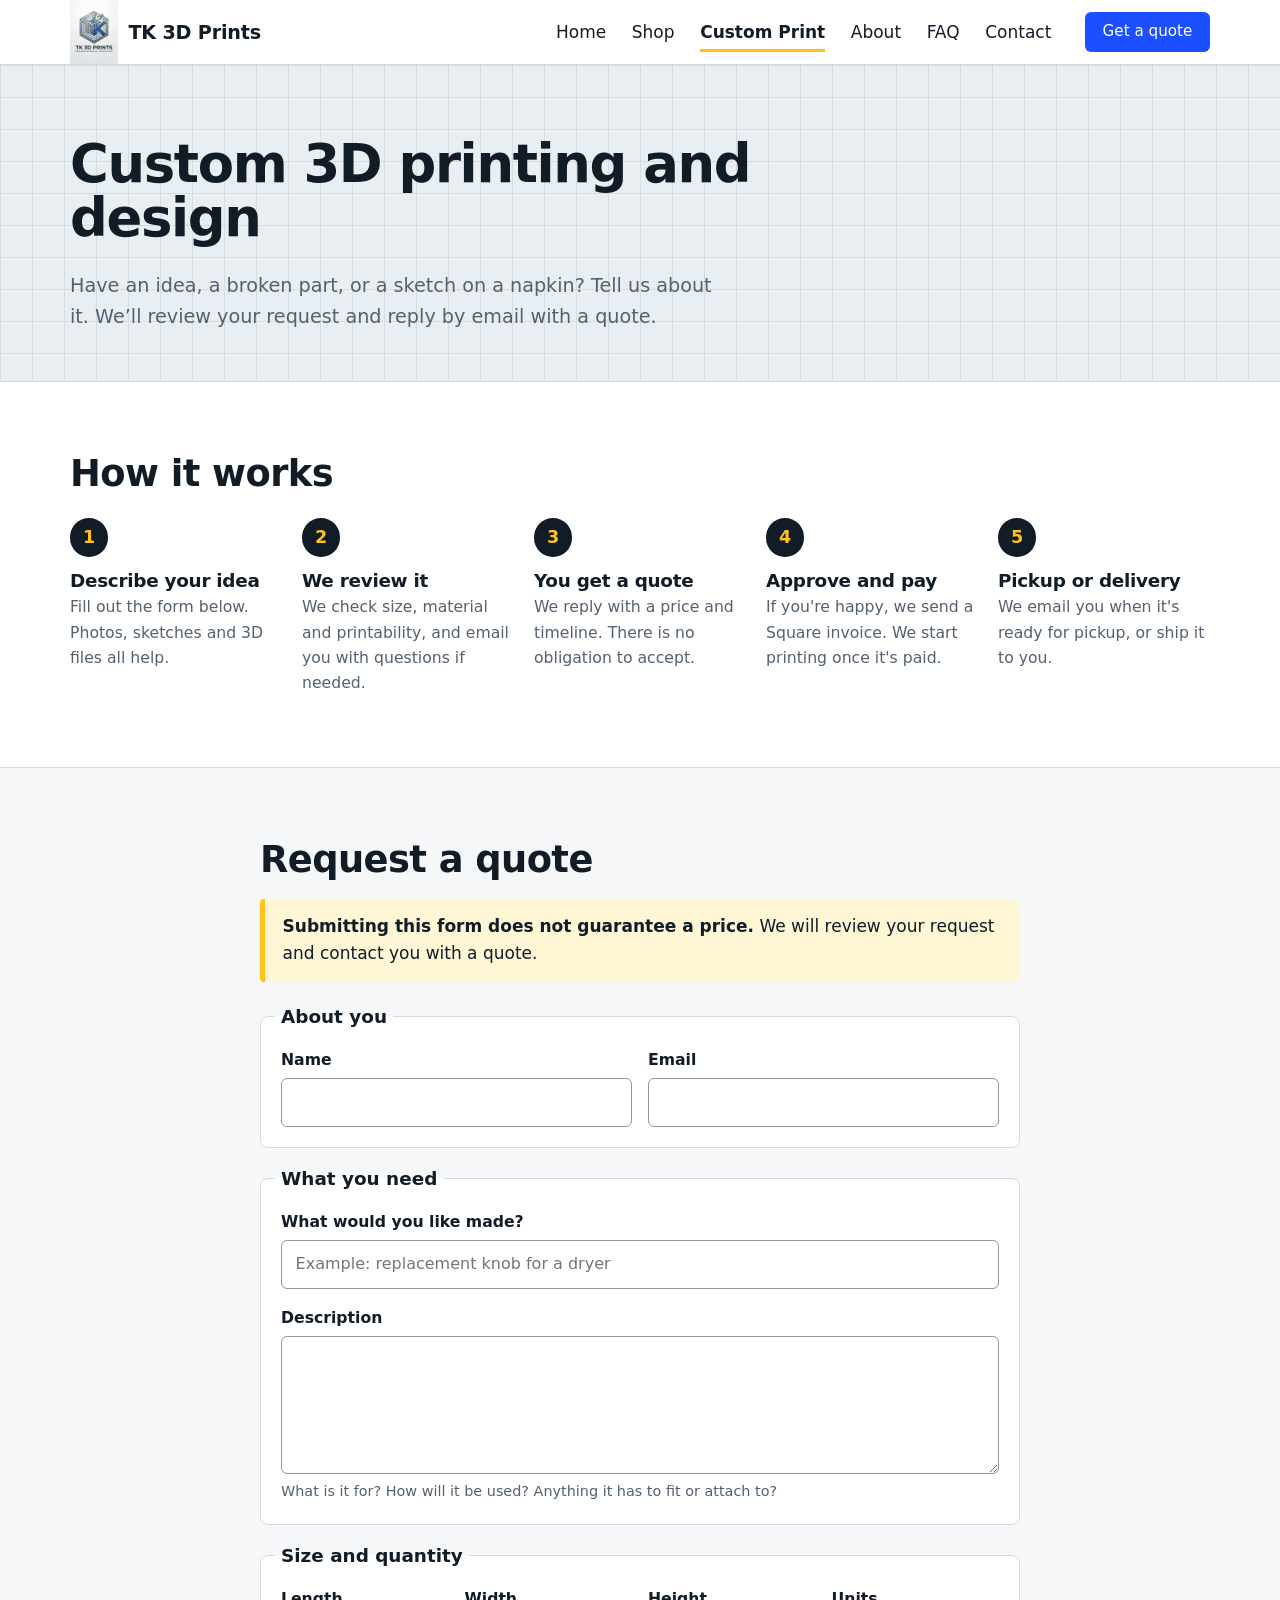
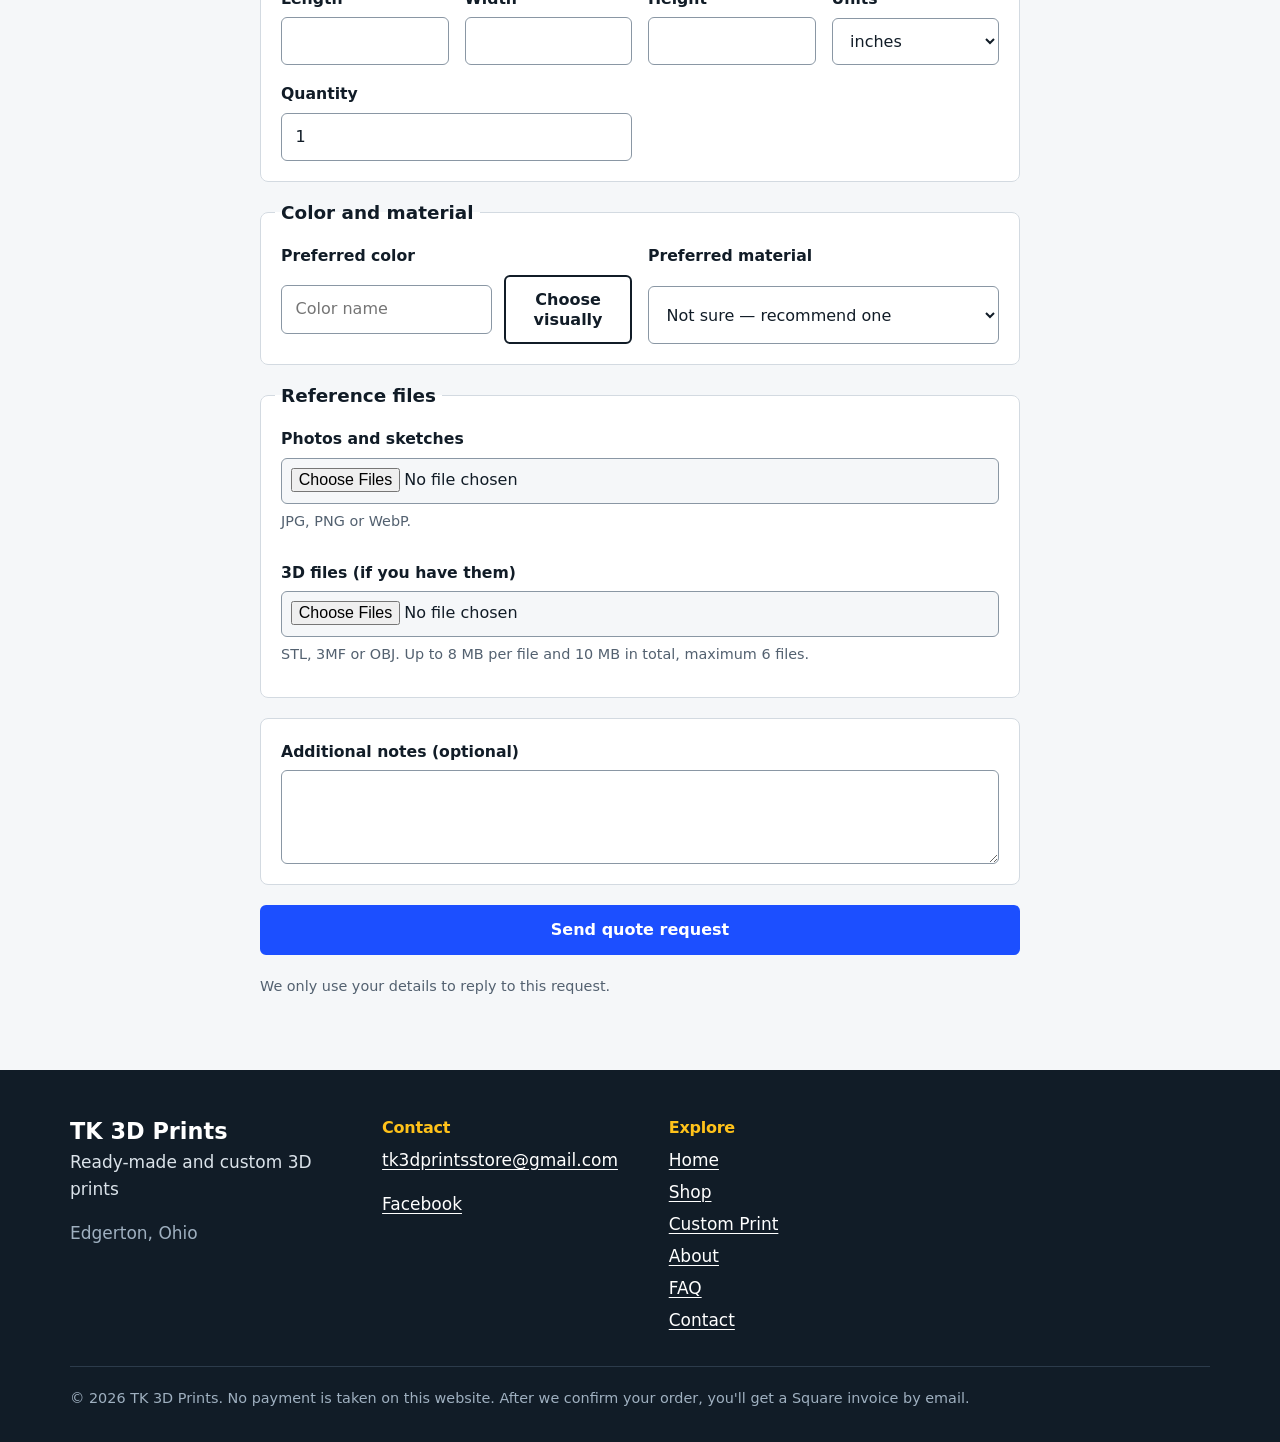
==== commit 7287c9ae: "Enhance form with additional input fields Added fields for user input including name, email, descrip" ====
--- a/custom.html
+++ b/custom.html
@@ -14,6 +14,7 @@
   <link rel="stylesheet" href="https://fonts.googleapis.com/css2?family=Bricolage+Grotesque:opsz,wght@12..96,500..800&family=Instrument+Sans:wght@400..700&display=swap">
   <link rel="stylesheet" href="css/styles.css">
 </head>
+
 <body>
   <a class="skip-link" href="#main">Skip to content</a>
   <div id="site-header"></div>
@@ -45,15 +46,130 @@
           <fieldset class="group">
             <legend>About you</legend>
             <div class="grid-2">
-              <div class="field"><label for="q-name">Name</label>
-                <input id="q-name" name="name" type="text" required maxlength="100" autocomplete="name" data-label="name"></div>
-              <div class="field"><label for="q-email">Email</label>
-                <input id="q-email" name="email" type="email" required maxlength="160" autocomplete="email" inputmode="email" data-label="email"></div>
+              <div class="field">
+                <label for="q-name">Name</label>
+                <input id="q-name" name="name" type="text" required maxlength="100" autocomplete="name">
+              </div>
+              <div class="field">
+                <label for="q-email">Email</label>
+                <input id="q-email" name="email" type="email" required maxlength="160" autocomplete="email" inputmode="email">
+              </div>
             </div>
           </fieldset>
 
           <!-- WHAT YOU NEED -->
           <fieldset class="group">
             <legend>What you need</legend>
-            <div class="field"><label for="q-title">What would you like made?</label>
-              <input id="q-title" name="title" type="text" required maxlength="120" placeholder="Example: replacement knob for a dryer" data-error="Please tell us what you would like made.">
+            <div class="field">
+              <label for="q-title">What would you like made?</label>
+              <input id="q-title" name="title" type="text" required maxlength="120" placeholder="Example: replacement knob for a dryer">
+            </div>
+
+            <div class="field">
+              <label for="q-desc">Description</label>
+              <textarea id="q-desc" name="description" rows="5" required minlength="20" maxlength="3000"></textarea>
+              <p class="hint">What is it for? How will it be used? Anything it has to fit or attach to?</p>
+            </div>
+          </fieldset>
+
+          <!-- SIZE AND QUANTITY -->
+          <fieldset class="group">
+            <legend>Size and quantity</legend>
+            <div class="grid-4">
+              <div class="field"><label for="q-length">Length</label><input id="q-length" name="length" type="number" min="0.01" step="any"></div>
+              <div class="field"><label for="q-width">Width</label><input id="q-width" name="width" type="number" min="0.01" step="any"></div>
+              <div class="field"><label for="q-height">Height</label><input id="q-height" name="height" type="number" min="0.01" step="any"></div>
+              <div class="field">
+                <label for="q-units">Units</label>
+                <select id="q-units" name="units">
+                  <option value="inches">inches</option>
+                  <option value="mm">mm</option>
+                </select>
+              </div>
+            </div>
+
+            <div class="grid-2">
+              <div class="field">
+                <label for="q-qty">Quantity</label>
+                <input id="q-qty" name="quantity" type="number" min="1" step="1" value="1" required>
+              </div>
+            </div>
+          </fieldset>
+
+          <!-- COLOR AND MATERIAL -->
+          <fieldset class="group">
+            <legend>Color and material</legend>
+            <div class="grid-2">
+
+              <div class="field">
+                <label for="q-color-name">Preferred color</label>
+                <div class="color-picker">
+                  <input id="q-color" name="color" type="color" class="hidden-color">
+                  <input id="q-color-name" name="color" type="text" placeholder="Color name">
+                  <button type="button" id="color-choose" class="btn btn-ghost">Choose visually</button>
+                  <datalist id="color-suggestions"></datalist>
+                </div>
+              </div>
+
+              <div class="field">
+                <label for="q-material">Preferred material</label>
+                <select id="q-material" name="material"></select>
+              </div>
+
+            </div>
+          </fieldset>
+
+          <!-- FILES -->
+          <fieldset class="group">
+            <legend>Reference files</legend>
+
+            <div class="field">
+              <label for="q-photos">Photos and sketches</label>
+              <input id="q-photos" name="photos" type="file" multiple accept=".jpg,.jpeg,.png,.webp">
+              <p class="hint">JPG, PNG or WebP.</p>
+              <ul class="file-list" id="photo-list"></ul>
+            </div>
+
+            <div class="field">
+              <label for="q-models">3D files (if you have them)</label>
+              <input id="q-models" name="models" type="file" multiple accept=".stl,.3mf,.obj">
+              <p class="hint">STL, 3MF or OBJ. Up to <span id="limits-text"></span>.</p>
+              <ul class="file-list" id="model-list"></ul>
+            </div>
+
+          </fieldset>
+
+          <!-- NOTES -->
+          <div class="group">
+            <div class="field">
+              <label for="q-notes">Additional notes (optional)</label>
+              <textarea id="q-notes" name="notes" rows="3" maxlength="2000"></textarea>
+            </div>
+          </div>
+
+          <!-- HONEYPOT -->
+          <div class="hp" aria-hidden="true">
+            <label for="q-website">Leave this empty</label>
+            <input id="q-website" name="website" type="text" tabindex="-1">
+          </div>
+
+          <button class="btn btn-block" type="submit">Send quote request</button>
+          <p class="hint">We only use your details to reply to this request.</p>
+
+          <div class="form-status" role="status" hidden></div>
+
+        </form>
+      </div>
+    </section>
+  </main>
+
+  <div id="site-footer"></div>
+
+  <script src="data/business.js"></script>
+  <script src="data/content.js"></script>
+  <script src="js/main.js"></script>
+  <script src="js/forms.js"></script>
+  <script src="js/custom.js"></script>
+
+</body>
+</html>
--- a/css/styles.css
+++ b/css/styles.css
@@ -384,6 +384,16 @@
   cursor: pointer;
 }
 
+.hidden-color {
+  position: absolute;
+  left: -9999px;
+}
+
+.color-picker {
+  display: flex;
+  align-items: center;
+  gap: 0.75rem;
+}
 
 
 /* ---------- Footer ---------- */
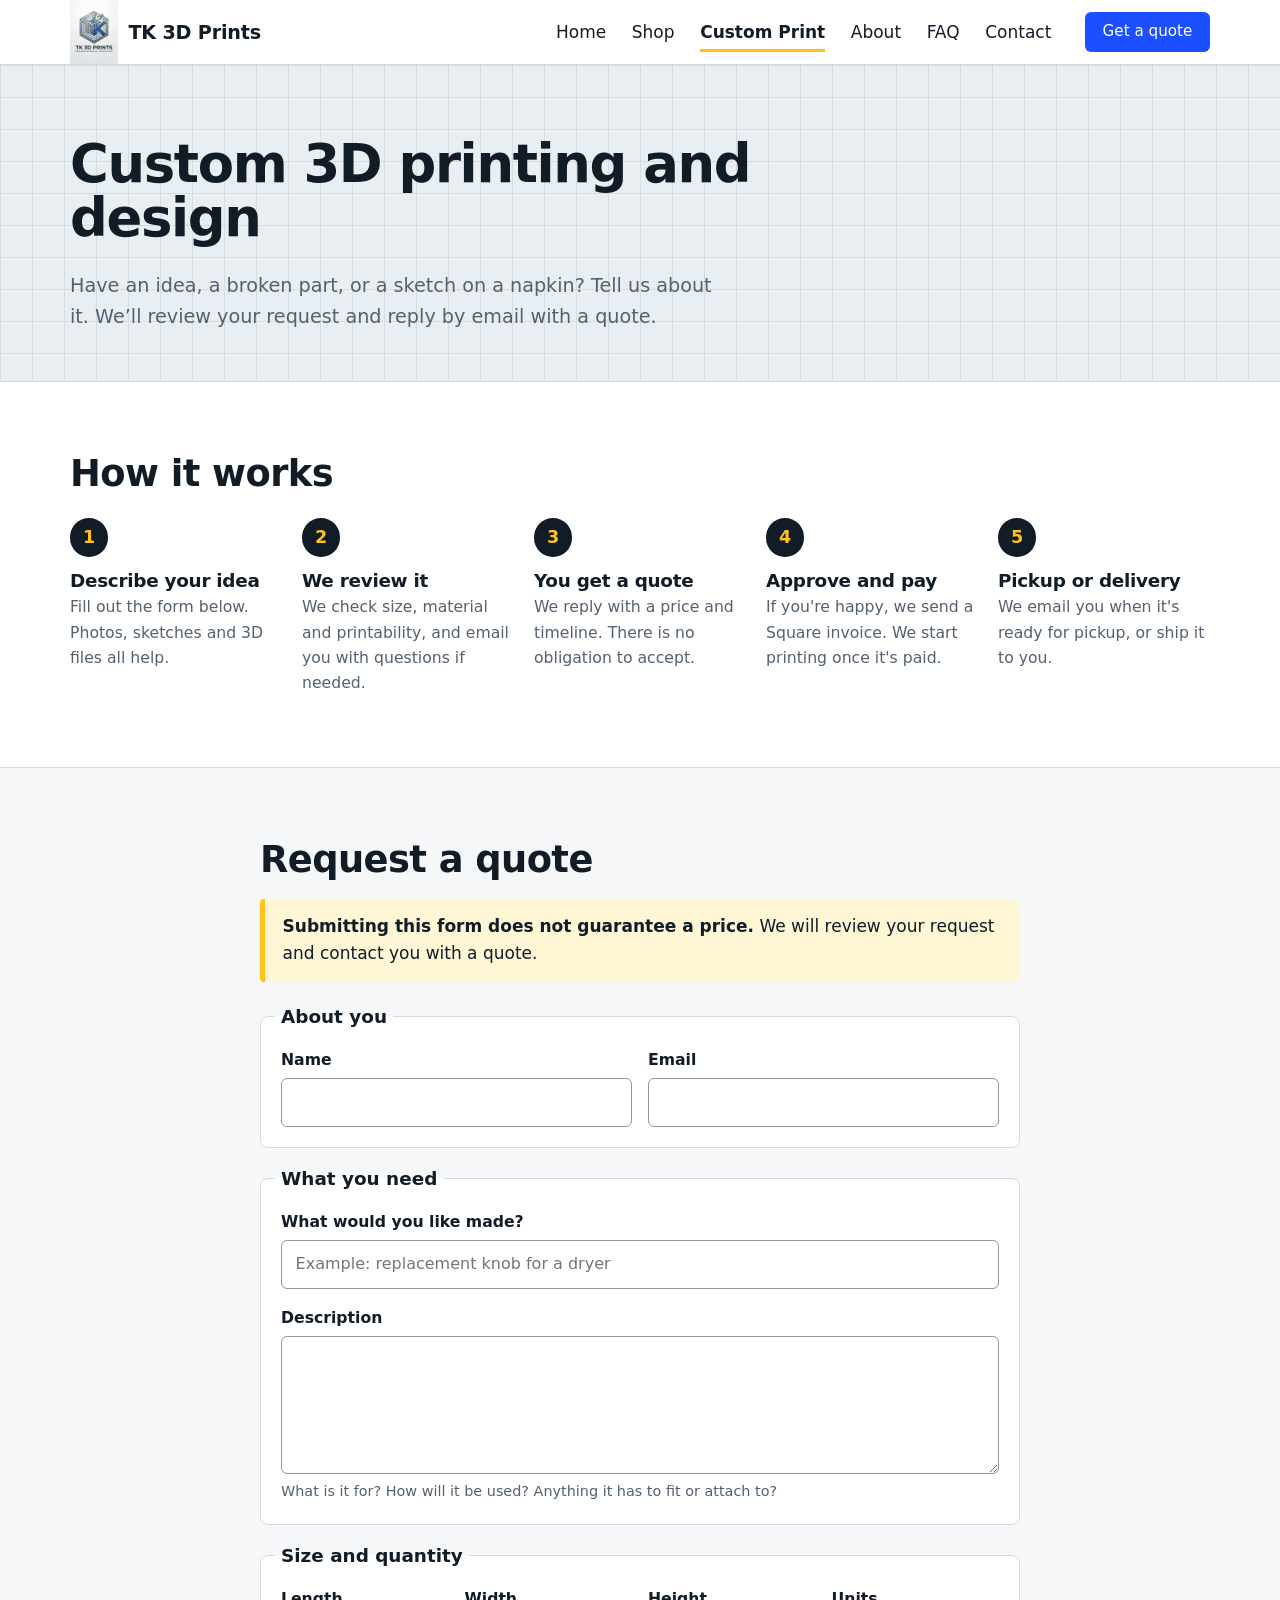
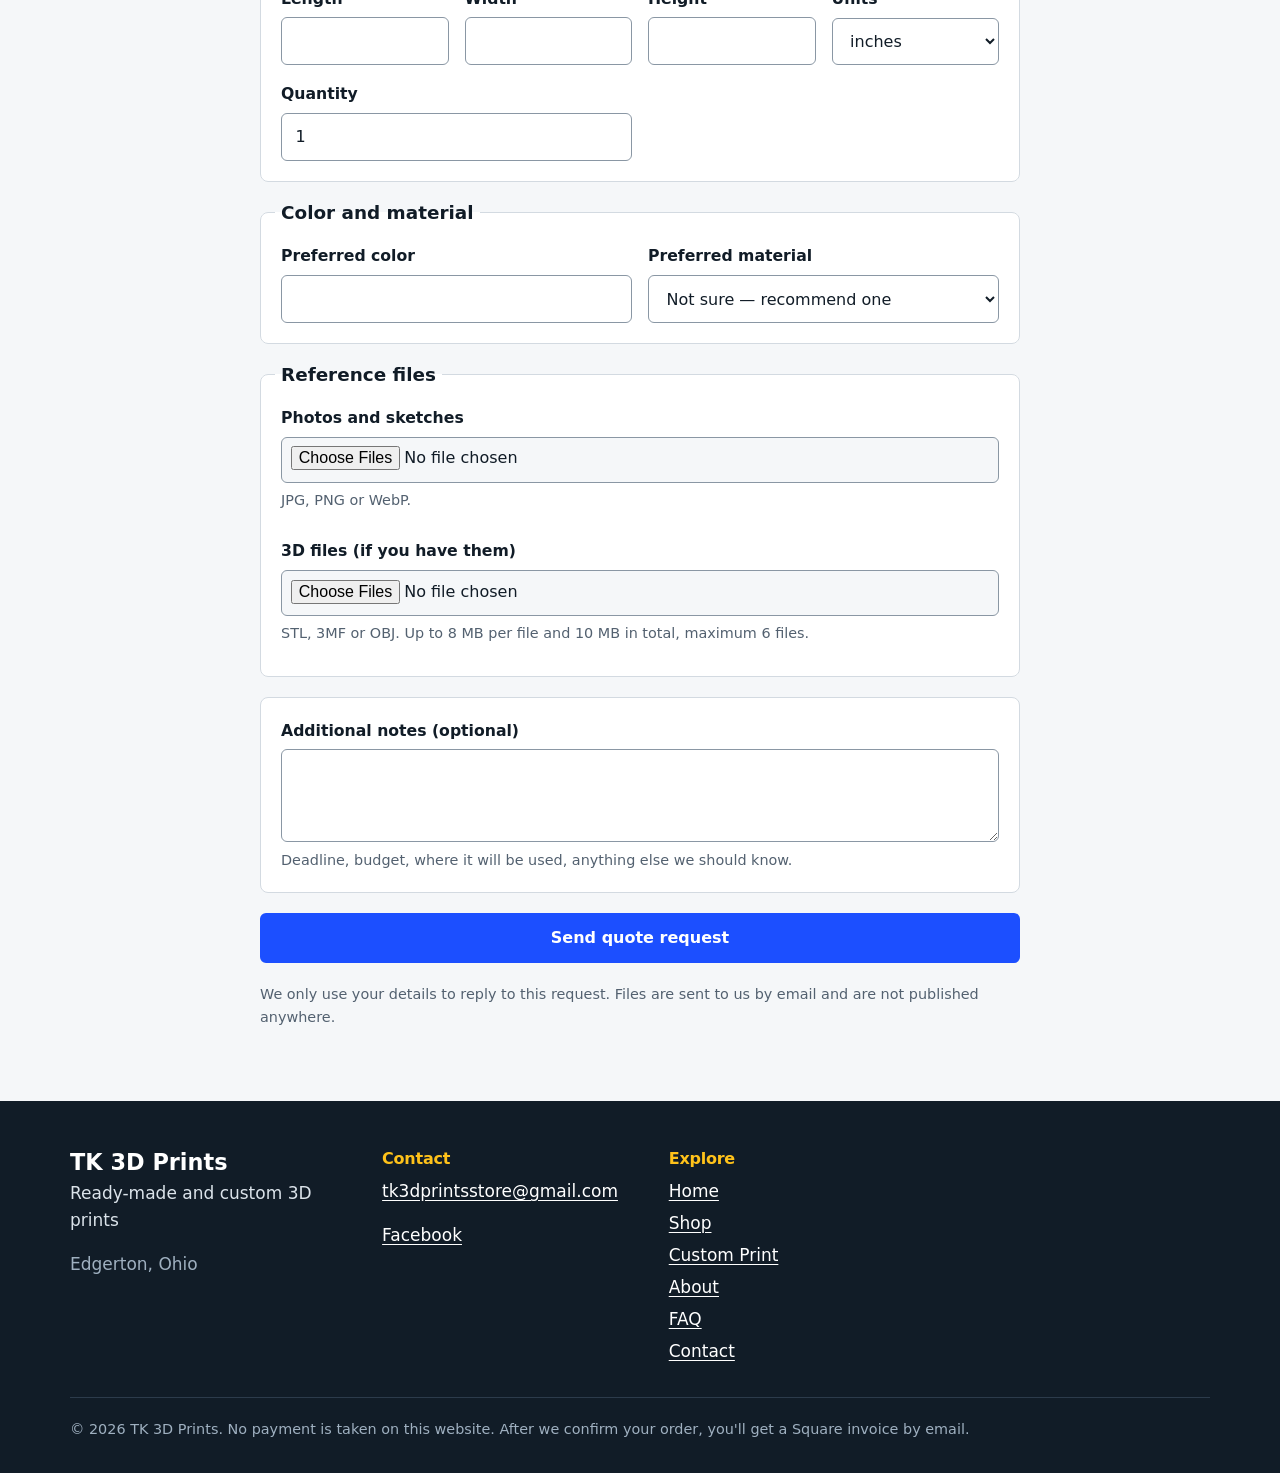
==== commit 69aebfc3: "Refactor quote request form for accessibility and validation Updated form fields and attributes for " ====
--- a/custom.html
+++ b/custom.html
@@ -14,12 +14,10 @@
   <link rel="stylesheet" href="https://fonts.googleapis.com/css2?family=Bricolage+Grotesque:opsz,wght@12..96,500..800&family=Instrument+Sans:wght@400..700&display=swap">
   <link rel="stylesheet" href="css/styles.css">
 </head>
-
 <body>
   <a class="skip-link" href="#main">Skip to content</a>
   <div id="site-header"></div>
   <noscript><p class="noscript">This website needs JavaScript turned on to show products and forms.</p></noscript>
-
   <main id="main">
     <section class="page-head plate">
       <div class="wrap">
@@ -41,135 +39,86 @@
         <p class="notice"><strong>Submitting this form does not guarantee a price.</strong> We will review your request and contact you with a quote.</p>
 
         <form id="quote-form" class="stack-form" novalidate aria-label="Custom quote request">
-
-          <!-- ABOUT YOU -->
           <fieldset class="group">
             <legend>About you</legend>
             <div class="grid-2">
-              <div class="field">
-                <label for="q-name">Name</label>
-                <input id="q-name" name="name" type="text" required maxlength="100" autocomplete="name">
-              </div>
-              <div class="field">
-                <label for="q-email">Email</label>
-                <input id="q-email" name="email" type="email" required maxlength="160" autocomplete="email" inputmode="email">
-              </div>
+              <div class="field"><label for="q-name">Name</label>
+                <input id="q-name" name="name" type="text" required maxlength="100" autocomplete="name" data-label="name"></div>
+              <div class="field"><label for="q-email">Email</label>
+                <input id="q-email" name="email" type="email" required maxlength="160" autocomplete="email" inputmode="email" data-label="email"></div>
             </div>
           </fieldset>
 
-          <!-- WHAT YOU NEED -->
           <fieldset class="group">
             <legend>What you need</legend>
-            <div class="field">
-              <label for="q-title">What would you like made?</label>
-              <input id="q-title" name="title" type="text" required maxlength="120" placeholder="Example: replacement knob for a dryer">
+            <div class="field"><label for="q-title">What would you like made?</label>
+              <input id="q-title" name="title" type="text" required maxlength="120" placeholder="Example: replacement knob for a dryer" data-error="Please tell us what you would like made."></div>
+            <div class="field"><label for="q-desc">Description</label>
+              <textarea id="q-desc" name="description" rows="5" required minlength="20" maxlength="3000" data-label="description"></textarea>
+              <p class="hint">What is it for? How will it be used? Anything it has to fit or attach to?</p></div>
+          </fieldset>
+
+          <fieldset class="group">
+            <legend>Size and quantity</legend>
+            <div class="grid-4">
+              <div class="field"><label for="q-length">Length</label><input id="q-length" name="length" type="number" inputmode="decimal" min="0.01" max="10000" step="any" data-label="length"></div>
+              <div class="field"><label for="q-width">Width</label><input id="q-width" name="width" type="number" inputmode="decimal" min="0.01" max="10000" step="any" data-label="width"></div>
+              <div class="field"><label for="q-height">Height</label><input id="q-height" name="height" type="number" inputmode="decimal" min="0.01" max="10000" step="any" data-label="height"></div>
+              <div class="field"><label for="q-units">Units</label>
+                <select id="q-units" name="units"><option value="inches">inches</option><option value="mm">mm</option></select></div>
             </div>
-
-            <div class="field">
-              <label for="q-desc">Description</label>
-              <textarea id="q-desc" name="description" rows="5" required minlength="20" maxlength="3000"></textarea>
-              <p class="hint">What is it for? How will it be used? Anything it has to fit or attach to?</p>
+            <div class="grid-2">
+              <div class="field"><label for="q-qty">Quantity</label>
+                <input id="q-qty" name="quantity" type="number" inputmode="numeric" min="1" max="10000" step="1" value="1" required data-label="quantity"></div>
             </div>
           </fieldset>
 
-          <!-- SIZE AND QUANTITY -->
           <fieldset class="group">
-            <legend>Size and quantity</legend>
-            <div class="grid-4">
-              <div class="field"><label for="q-length">Length</label><input id="q-length" name="length" type="number" min="0.01" step="any"></div>
-              <div class="field"><label for="q-width">Width</label><input id="q-width" name="width" type="number" min="0.01" step="any"></div>
-              <div class="field"><label for="q-height">Height</label><input id="q-height" name="height" type="number" min="0.01" step="any"></div>
-              <div class="field">
-                <label for="q-units">Units</label>
-                <select id="q-units" name="units">
-                  <option value="inches">inches</option>
-                  <option value="mm">mm</option>
-                </select>
-              </div>
-            </div>
-
+            <legend>Color and material</legend>
             <div class="grid-2">
-              <div class="field">
-                <label for="q-qty">Quantity</label>
-                <input id="q-qty" name="quantity" type="number" min="1" step="1" value="1" required>
-              </div>
+              <div class="field"><label for="q-color">Preferred color</label>
+                <input id="q-color" name="color" type="text" maxlength="60" list="color-suggestions" autocomplete="off" data-label="color">
+                <datalist id="color-suggestions"></datalist></div>
+              <div class="field"><label for="q-material">Preferred material</label>
+                <select id="q-material" name="material"></select></div>
             </div>
           </fieldset>
 
-          <!-- COLOR AND MATERIAL -->
-          <fieldset class="group">
-            <legend>Color and material</legend>
-            <div class="grid-2">
-
-              <div class="field">
-                <label for="q-color-name">Preferred color</label>
-                <div class="color-picker">
-                  <input id="q-color" name="color" type="color" class="hidden-color">
-                  <input id="q-color-name" name="color" type="text" placeholder="Color name">
-                  <button type="button" id="color-choose" class="btn btn-ghost">Choose visually</button>
-                  <datalist id="color-suggestions"></datalist>
-                </div>
-              </div>
-
-              <div class="field">
-                <label for="q-material">Preferred material</label>
-                <select id="q-material" name="material"></select>
-              </div>
-
-            </div>
-          </fieldset>
-
-          <!-- FILES -->
           <fieldset class="group">
             <legend>Reference files</legend>
-
             <div class="field">
               <label for="q-photos">Photos and sketches</label>
-              <input id="q-photos" name="photos" type="file" multiple accept=".jpg,.jpeg,.png,.webp">
+              <input id="q-photos" name="photos" type="file" multiple accept=".jpg,.jpeg,.png,.webp,image/jpeg,image/png,image/webp">
               <p class="hint">JPG, PNG or WebP.</p>
               <ul class="file-list" id="photo-list"></ul>
             </div>
-
             <div class="field">
               <label for="q-models">3D files (if you have them)</label>
               <input id="q-models" name="models" type="file" multiple accept=".stl,.3mf,.obj">
               <p class="hint">STL, 3MF or OBJ. Up to <span id="limits-text"></span>.</p>
               <ul class="file-list" id="model-list"></ul>
             </div>
-
           </fieldset>
 
-          <!-- NOTES -->
-          <div class="group">
-            <div class="field">
-              <label for="q-notes">Additional notes (optional)</label>
-              <textarea id="q-notes" name="notes" rows="3" maxlength="2000"></textarea>
-            </div>
-          </div>
+          <div class="group"><div class="field"><label for="q-notes">Additional notes (optional)</label>
+            <textarea id="q-notes" name="notes" rows="3" maxlength="2000" data-label="notes"></textarea>
+            <p class="hint">Deadline, budget, where it will be used, anything else we should know.</p></div></div>
 
-          <!-- HONEYPOT -->
-          <div class="hp" aria-hidden="true">
-            <label for="q-website">Leave this empty</label>
-            <input id="q-website" name="website" type="text" tabindex="-1">
-          </div>
+          <div class="hp" aria-hidden="true"><label for="q-website">Leave this empty</label>
+            <input id="q-website" name="website" type="text" tabindex="-1" autocomplete="off"></div>
 
           <button class="btn btn-block" type="submit">Send quote request</button>
-          <p class="hint">We only use your details to reply to this request.</p>
-
+          <p class="hint">We only use your details to reply to this request. Files are sent to us by email and are not published anywhere.</p>
           <div class="form-status" role="status" hidden></div>
-
         </form>
       </div>
     </section>
   </main>
-
   <div id="site-footer"></div>
-
   <script src="data/business.js"></script>
   <script src="data/content.js"></script>
   <script src="js/main.js"></script>
   <script src="js/forms.js"></script>
   <script src="js/custom.js"></script>
-
 </body>
 </html>
